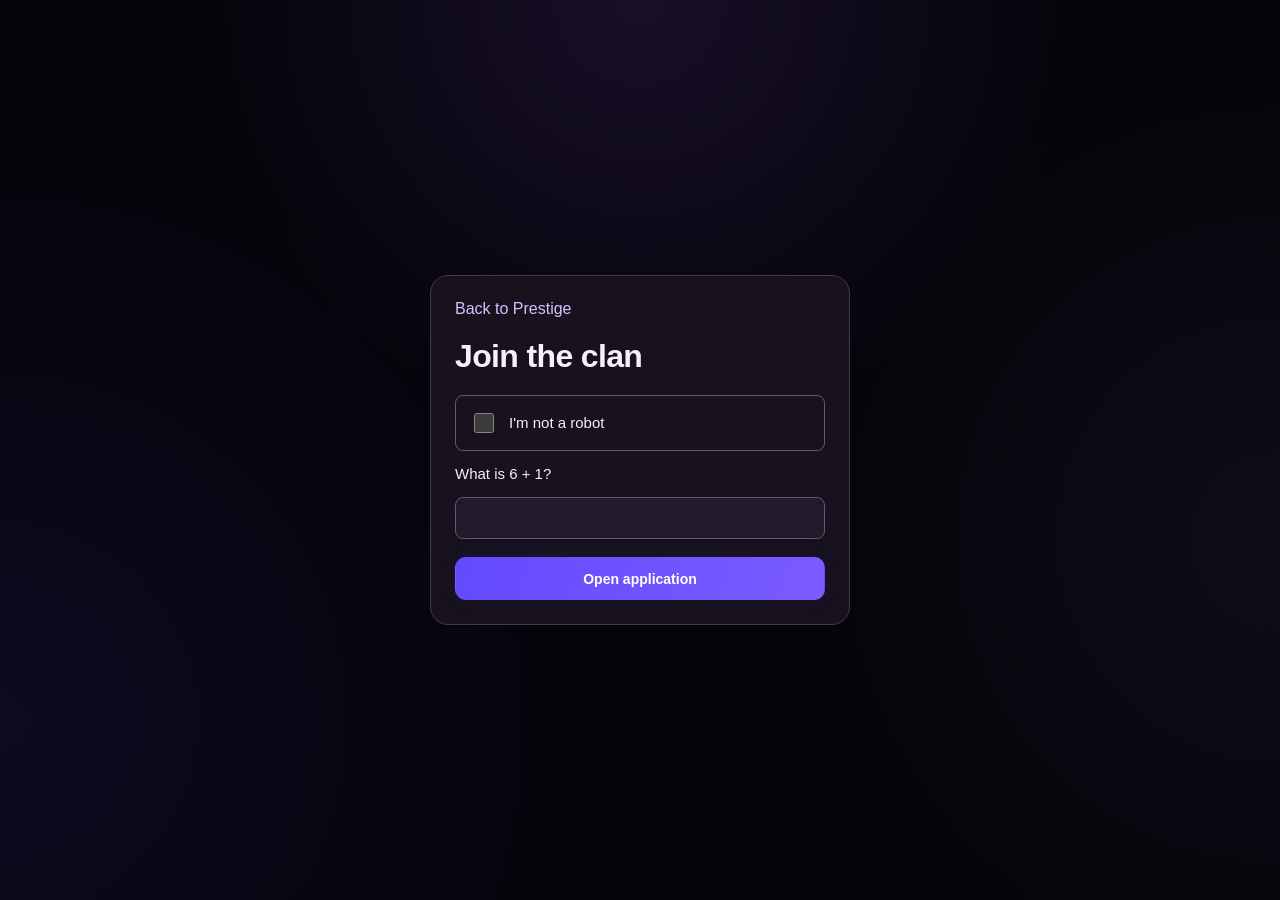
==== join.html @ 5ff65cca "Fix s" ====
<!doctype html>
<html lang="en">
<head>
  <meta charset="utf-8">
  <meta name="viewport" content="width=device-width,initial-scale=1">
  <title>Join the clan | Prestige</title>
  <link rel="icon" href="assets/prestige-tab-32.png">
  <link rel="stylesheet" href="style.css">
</head>
<body class="join-page">
  <main class="join-dialog">
    <a href="index.html" class="join-back">Back to Prestige</a>
    <h1 id="join-title" tabindex="-1">Join the clan</h1>
    <noscript>Enable JavaScript to complete the verification question.</noscript>
    <form id="join-check">
      <label class="robot-check"><input type="checkbox" required> I'm not a robot</label>
      <label for="check-answer" id="check-question">Solve the sum</label>
      <input id="check-answer" type="text" inputmode="numeric" pattern="[0-9]+" autocomplete="off" required>
      <button class="button primary" type="submit">Open application</button>
    </form>
    <form id="join-application" hidden>
      <label for="roblox-name">What's your Roblox username?</label>
      <input id="roblox-name" required pattern=".*\S.*" maxlength="30">
      <label for="rivals-level">How experienced are you in Roblox Rivals?</label>
      <select id="rivals-level" required>
        <option value="" disabled selected>Choose your experience level</option>
        <option>Unexperienced</option>
        <option>Average</option>
        <option>Experienced</option>
        <option>Veteran</option>
      </select>
      <button class="button primary" type="submit">Download application</button>
    </form>
  </main>
  <script src="join.js"></script>
</body>
</html>
---- style.css ----
:root{font-family:'Inter',Arial,sans-serif;color:#edeef7;background:#05040a;font-synthesis:none;--accent:#7155ff;--purple:#a692f0;--muted:#9994a5;--line:#ffffff12}
*{box-sizing:border-box}
html{scroll-behavior:smooth;scroll-padding-top:100px}
body{margin:0}
a{color:inherit;text-decoration:none}
button,input,textarea{font:inherit}
button,a{-webkit-tap-highlight-color:transparent;touch-action:manipulation}
button{cursor:pointer}
button:focus-visible,a:focus-visible{outline:2px solid #ad98ff;outline-offset:5px}
h1,h2,h3,p,figure{margin:0}
::selection{background:#7155ff77;color:#fff}
.skip-link{position:fixed;top:-100px;left:20px;background:#7155ff;padding:15px;z-index:100}
.skip-link:focus{top:12px}
.site-header{height:72px;border-bottom:1px solid var(--line);position:sticky;top:0;background:#060818ed;backdrop-filter:blur(16px);z-index:20}
.nav-inner{max-width:1280px;height:100%;padding:0 4%;margin:auto;display:flex;align-items:center;gap:32px;justify-content:space-between}
.brand{display:inline-flex;align-items:center;gap:11px;font-size:17px;font-weight:700;letter-spacing:-.4px}
.brand img{width:31px;height:31px;object-fit:contain;filter:drop-shadow(0 0 8px #785cff44)}
.site-nav{display:flex;gap:31px;margin-left:auto;margin-right:20px;font-size:14px;color:var(--muted)}
.site-nav a{position:relative;padding:15px 0}
.site-nav a:hover,.site-nav a.active{color:#d7cbff}
.site-nav a.active:after{content:'';height:1px;position:absolute;bottom:7px;left:0;right:0;background:#aa95f0}
.nav-actions{display:flex;gap:10px}
.button{display:inline-flex;align-items:center;justify-content:center;border:1px solid transparent;border-radius:10px;min-height:43px;padding:12px 21px;font-size:14px;font-weight:600;transition:background .2s,transform .2s,box-shadow .2s}
.button:hover{transform:translateY(-2px)}
.primary{color:#fff;background:linear-gradient(110deg,#644aff,#7a5cff);box-shadow:0 0 25px #674dff10}
.primary:hover{background:linear-gradient(110deg,#785fff,#8b70ff);box-shadow:0 5px 28px #674dff35}
.secondary{border-color:#a494f01c;background:#090b1d80;color:#9693ae}
.secondary:hover{color:#e0d8ff;border-color:#a494f049}
.large{padding:17px 30px;min-height:55px}
.hero{position:relative;isolation:isolate;text-align:center;padding:35px 24px 0;overflow:hidden}
h1,h2{font-family:'Inter',Arial,sans-serif;font-weight:400;letter-spacing:-.02em}
.hero h1{font-size:clamp(48px,6.05vw,82px);line-height:1.07;max-width:900px;margin:0 auto 28px}
.hero h1 em{color:var(--purple);font-weight:400}
.hero>p{font-size:17px;line-height:1.75;color:var(--muted);max-width:610px;margin:auto}
.hero-actions{display:flex;justify-content:center;gap:14px;margin-top:36px}
.section-wrap{max-width:1200px;padding:70px 36px 25px;margin:auto}
.section-heading{display:flex;align-items:center;justify-content:space-between;gap:50px;margin-bottom:35px}
.eyebrow{display:block;color:#a18be8;letter-spacing:1.5px;font-size:11px;font-weight:700;margin-bottom:20px}
.section-heading h2,h2{font-size:48px;line-height:1.12}
.section-heading>p{color:var(--muted);font-size:16px;width:45%;line-height:1.7}
.site-footer{max-width:1200px;margin:auto;padding:55px 36px 25px}
.footer-grid{display:grid;grid-template-columns:2fr repeat(3,1fr);gap:40px}
.footer-brand p{color:#74758b;font-size:13px;line-height:1.9;margin-top:15px}
.footer-grid h3{color:#a08dbd;font-size:10px;letter-spacing:1.4px;font-weight:500;margin:7px 0 19px}
.footer-grid>div>a:not(.brand),.footer-grid>div>button{display:block;font-size:13px;color:#838197;margin-bottom:12px;background:none;border:0;padding:0;text-align:left}
.footer-grid a:hover,.footer-grid button:hover{color:#c8b6ff!important}
.footer-bottom{border-top:1px solid var(--line);margin-top:40px;padding-top:23px;display:flex;justify-content:space-between;color:#5e5f77;font-size:11px;gap:25px}
@media(min-width:1500px){.hero{padding-top:60px}
.hero h1{font-size:84px}}
@media(max-width:1000px){.site-nav{gap:20px;margin-right:0}
.nav-inner{gap:22px}
.section-heading h2,h2{font-size:42px}}
@media(max-width:700px){html{scroll-padding-top:90px}
.site-header{height:66px}
.nav-inner{padding:0 6%;gap:15px}
.brand{font-size:17px}
.brand img{width:28px;height:28px}
.site-nav{display:none}
.nav-actions .button{font-size:12px;padding:11px 15px;min-height:39px}
.hero{padding:48px 22px 0}
.hero h1{font-size:48px;line-height:1.09;letter-spacing:-1.2px;margin-bottom:25px}
.hero>p{font-size:16px;line-height:1.8;max-width:350px}
.hero-actions{gap:10px;margin-top:29px}
.large{padding:15px 18px;font-size:13px;min-height:51px}
.section-wrap{padding:53px 23px 13px}
.section-heading{display:block;margin-bottom:25px}
.eyebrow{font-size:10px;margin-bottom:16px}
.section-heading h2,h2{font-size:36px;letter-spacing:-.7px;line-height:1.16}
.section-heading>p{width:auto;font-size:14px;margin-top:17px}
.site-footer{padding:40px 24px 25px}
.footer-grid{grid-template-columns:repeat(2,1fr);gap:30px}
.footer-brand{grid-column:span 2}
.footer-bottom{flex-direction:column;gap:10px;line-height:1.8;margin-top:30px}}
@media(prefers-reduced-motion:reduce){html{scroll-behavior:auto}
*,*::before,*::after{animation:none!important;transition:none!important}}
body{isolation:isolate;background:transparent;color:#f8f6ff}
body::before{content:'';position:fixed;inset:0;z-index:-3;pointer-events:none;background:radial-gradient(circle at 50% 0%,#9f62ff20,transparent 40%),radial-gradient(circle at 0% 80%,#583be31a,transparent 40%),radial-gradient(circle at 100% 60%,#c6a1ff0e,transparent 35%),#05040a}
.ambient-lights{position:fixed;inset:0;overflow:hidden;pointer-events:none;z-index:-2}
.ambient-lights span{position:absolute;width:420px;height:420px;border-radius:50%;filter:blur(90px);opacity:.2;background:radial-gradient(circle,#9c60ff,transparent 70%);animation:ambient-drift 22s ease-in-out infinite alternate}
.ambient-lights span:nth-child(1){left:12%;top:0}
.ambient-lights span:nth-child(2){right:-120px;top:45%;background:radial-gradient(circle,#7650f5,transparent 70%);animation-delay:-8s}
.ambient-lights span:nth-child(3){left:-180px;bottom:-50px;background:radial-gradient(circle,#b980f2,transparent 70%);animation-delay:-15s}
.site-header{height:75px;background:#05040aaa;backdrop-filter:blur(20px);-webkit-backdrop-filter:blur(20px);border-color:#ffffff12}
.nav-inner{max-width:none;padding:0 5%;gap:15px}
.brand{font-size:22px;font-weight:900;letter-spacing:-1px;gap:8px}
.brand img{display:none}
.brand-period{color:#b58aff;text-shadow:0 0 15px #a26affaa;margin-left:-7px}
.site-nav{gap:30px;margin-right:13px;font-weight:600;color:#aaa4b4}
.site-nav a:hover{color:#fff;text-shadow:0 0 15px #ba96ff66}
.nav-actions .primary,.menu-join{color:#fff;background:linear-gradient(135deg,#a86af1,#8158ec,#6548cb);background-size:200% 200%;animation:violet-flow 7s ease infinite;border:1px solid #cbb4ff21;font-size:13px;font-weight:700}
.button{font-weight:700;gap:9px;border-radius:11px}
.button svg{height:17px;width:17px;stroke:currentColor;fill:none;stroke-width:1.7;stroke-linecap:round;stroke-linejoin:round}
.button:hover{transform:translateY(-3px)}
.hero{min-height:calc(100svh - 75px);padding:65px 20px 75px;display:flex;align-items:center;justify-content:center;overflow:hidden;position:relative;text-align:center}
.hero::before{content:'';position:absolute;width:min(700px,100%);height:400px;left:50%;top:50%;transform:translate(-50%,-50%);background:radial-gradient(ellipse,#a66cff12,#7054de08,transparent 70%);filter:blur(30px);pointer-events:none}
.hero-content{position:relative;max-width:850px;width:100%;animation:fade-up .8s ease both}
.profile-ring{display:flex;align-items:center;justify-content:center;width:125px;height:125px;margin:0 auto 24px;border-radius:50%;background:radial-gradient(circle at 35% 20%,#47315c,#17101f 80%);border:3px solid #ac7aefbb;box-shadow:0 0 0 8px #a46aff0c,0 0 55px #9c60ff3d,0 0 90px #7542dc1a;transition:box-shadow .5s,border-color .5s}
.profile-ring img{width:115%;height:115%;object-fit:contain;transform:rotate(-12deg);filter:drop-shadow(0 7px 6px #0009)}
.profile-ring:hover{border-color:#c9a3ff;box-shadow:0 0 0 8px #a46aff12,0 0 75px #9c60ff66,0 0 100px #7542dc33}
.hero-badge{display:inline-flex;align-items:center;gap:7px;padding:8px 13px;border:1px solid #ffffff19;border-radius:999px;background:linear-gradient(90deg,#a46aff15,#b3a1ff0c,#8158ec12);color:#ddd4ec;font-size:10px;font-weight:700;letter-spacing:1.2px;margin-bottom:22px}
.hero-badge>span:first-child{font-size:15px;color:#bd91ff;text-shadow:0 0 15px #ac76ff88}
.hero h1{font-family:Inter,Arial,sans-serif;font-weight:900;font-size:clamp(60px,8vw,102px);line-height:.98;letter-spacing:-5px;margin:0 auto 25px}
.hero h1>span{background:linear-gradient(90deg,#c796ff,#a487fb,#e0c1ff,#a17ce7,#c796ff);background-size:300% 100%;background-clip:text;-webkit-text-fill-color:transparent;animation:violet-flow 9s ease-in-out infinite}
.hero p{font-size:16px;color:#aaa2b5;line-height:1.8;max-width:600px;margin:auto}
.hero-actions{margin-top:32px;flex-wrap:wrap;gap:12px}
.hero .primary{background:#f5f0ff;color:#181020;border:1px solid #fff4;box-shadow:0 5px 30px #c495ff0c}
.hero .primary:hover{background:#fff;box-shadow:0 15px 35px #c59bff20}
.secondary{background:#ffffff0b;color:#e6dfee;border:1px solid #ffffff17}
.secondary:hover{background:linear-gradient(90deg,#a46aff19,#7045dc14);border-color:#ba96ff66}
.large{padding:14px 21px;min-height:49px}
h2,.section-heading h2{font-family:Inter,Arial,sans-serif;font-weight:900;font-size:38px;letter-spacing:-1.5px;line-height:1.17}
.section-wrap{padding:80px 7% 35px;max-width:1320px}
.section-heading{text-align:center;display:block;margin-bottom:38px}
.section-heading>p{width:auto;margin:13px auto 0;color:#92899e;font-size:16px}
.eyebrow{color:#bc91f2;font-weight:800;letter-spacing:2px;font-size:11px;margin-bottom:12px;text-shadow:0 0 15px #a46aff33}
.site-footer{padding-top:70px;max-width:1250px}
.footer-grid h3{font-size:11px;color:#b49bc8}
.footer-grid a,.footer-grid button{color:#9b8fa7}
.footer-bottom{border-color:#ffffff12;color:#7e6e8c}
.menu-toggle,.menu-close{display:grid;place-items:center;width:42px;height:42px;flex-shrink:0;border:1px solid #ffffff1a;background:#ffffff0b;border-radius:11px;color:#eee5f7;transition:background .2s,border-color .2s}
.menu-toggle svg{width:20px;height:20px;stroke:currentColor;stroke-width:1.6;stroke-linecap:round;fill:none}
.menu-toggle:hover,.menu-close:hover{background:#a46aff20;border-color:#ba96ff66}
.site-menu{position:fixed;inset:0 auto 0 0;margin:0;width:min(320px,85vw);height:100dvh;max-height:none;max-width:none;border:0;border-right:1px solid #a46aff33;border-radius:0;background:radial-gradient(circle at 0 0,#a46aff22,transparent 40%),#09070e;color:#eee5f7;padding:24px 20px;box-shadow:20px 0 70px #000a}
.site-menu[open]{display:flex;flex-direction:column;animation:menu-in .3s ease both}
.site-menu::backdrop{background:#000b;backdrop-filter:blur(7px)}
.menu-heading{display:flex;justify-content:space-between;align-items:center;padding-bottom:22px;border-bottom:1px solid #ffffff12}
.menu-heading strong{font-size:22px;font-weight:900;letter-spacing:-1px}
.menu-heading strong span{color:#b788ee}
.menu-close{font-size:25px}
.menu-caption{font-size:9px;letter-spacing:1.6px;color:#9b81b1;margin:24px 14px 12px}
.site-menu nav{display:flex;flex-direction:column;gap:8px}
.site-menu nav a{display:block;padding:14px 15px;border-radius:11px;color:#b1a3bd;font-size:14px;font-weight:600;transition:background .2s,color .2s,transform .2s}
.site-menu nav a:hover{background:linear-gradient(90deg,#a46aff20,#7450d610);color:#fff;transform:translateX(4px)}
.menu-join{margin-top:auto;width:100%}
.menu-note{text-align:center;display:block;color:#7c698a;font-size:11px;margin-top:18px}
body.menu-open{overflow:hidden}
@keyframes ambient-drift{from{transform:translate(-30px,20px)}to{transform:translate(65px,-60px)}}
@keyframes violet-flow{0%,100%{background-position:0% 50%}50%{background-position:100% 50%}}
@keyframes fade-up{from{opacity:0;transform:translateY(20px)}to{opacity:1;transform:translateY(0)}}
@keyframes menu-in{from{transform:translateX(-100%)}to{transform:translateX(0)}}
@media(min-width:1500px){.hero{padding-top:65px}
.hero h1{font-size:102px}}
@media(max-width:1000px){.site-nav{gap:20px;margin-right:0}
.section-wrap{padding-left:6%;padding-right:6%}}
@media(max-width:850px){.site-nav{display:none}
.nav-actions{margin-left:auto}
.nav-inner{padding:0 20px}}
@media(max-width:520px){.site-header{height:72px}
.nav-inner{padding:0 15px;gap:10px}
.menu-toggle{width:38px;height:38px}
.brand{font-size:20px}
.nav-actions .primary{font-size:11px;padding:11px 13px;min-height:39px}
.hero{min-height:calc(100svh - 72px);padding:60px 20px 80px}
.profile-ring{width:112px;height:112px;margin-bottom:24px}
.hero h1{font-size:64px;letter-spacing:-3px;margin-bottom:23px}
.hero p{font-size:15px;line-height:1.8}
.hero-actions{gap:10px;margin-top:29px}
.hero .button{width:100%;max-width:260px;font-size:13px;min-height:48px}
.hero-badge{font-size:9px}
.section-wrap{padding:60px 20px 20px}
.section-heading{margin-bottom:30px}
.section-heading h2,h2{font-size:32px;letter-spacing:-1.1px}
.section-heading>p{font-size:15px;line-height:1.8}
.site-footer{padding:50px 23px 25px}
.ambient-lights span{width:280px;height:280px}}
@media(prefers-reduced-motion:reduce){html{scroll-behavior:auto}
*,*::before,*::after{animation:none!important;transition:none!important}}
.site-header .brand{order:-1;gap:15px;font-size:20px;font-weight:700;letter-spacing:-.4px;color:#edeef7;white-space:nowrap}
.site-header .brand img{display:block;width:31px;height:31px;object-fit:contain;filter:drop-shadow(0 0 8px #9164dc33)}
.site-header .brand-period{display:none}
.site-header .menu-toggle{order:3}
@media(max-width:520px){.site-header .brand{font-size:20px;gap:10px}
.site-header .brand img{width:28px;height:28px}
.site-header .nav-inner{gap:10px}}
.footer-grid{grid-template-columns:2fr 1fr 1fr}
@media(max-width:700px){.footer-grid{grid-template-columns:1fr 1fr}.footer-brand{grid-column:span 2}}
.contract-page {
  max-width: 54rem;
  margin: auto;
  padding: 2rem 1.25rem 5rem;
}
.contract-page h1 {
  margin: 2rem 0 1.5rem;
  font-size: clamp(2rem, 6vw, 3.75rem);
}
.contract-page figure { margin: 0 0 3rem; }
.contract-page figure img { display: block; width: 100%; border-radius: 12px; }
.contract-page figcaption { margin-top: .75rem; color: var(--muted); font-size: .875rem; }
.contract-page article { max-width: 68ch; }
.contract-page article h3 { margin: 1.75rem 0 .5rem; }
.contract-page article p { color: var(--muted); line-height: 1.7; }

.join-page{min-height:100vh;display:grid;place-items:center;padding:16px}
.join-dialog{width:min(420px,100%);padding:24px;color:#f5efff;background:#17121e;border:1px solid #463651;border-radius:18px;color-scheme:dark}
.join-back{display:inline-block;margin-bottom:20px;color:#d6c1ff}
.join-dialog h1{font-size:32px;font-weight:800;margin-bottom:20px}
.join-dialog form:not([hidden]){display:grid;gap:12px}
.join-dialog label{font-size:15px;line-height:1.5}
.join-dialog input:not([type=checkbox]),.join-dialog select{width:100%;padding:11px 12px;border:1px solid #685576;border-radius:8px;background:#211a2a;color:inherit;font:inherit}
.join-dialog .robot-check{display:flex;align-items:center;gap:12px;border:1px solid #685576;border-radius:8px;padding:14px;cursor:pointer}
.robot-check input{width:20px;height:20px;accent-color:#8656ce}
.join-dialog .button{margin-top:6px}
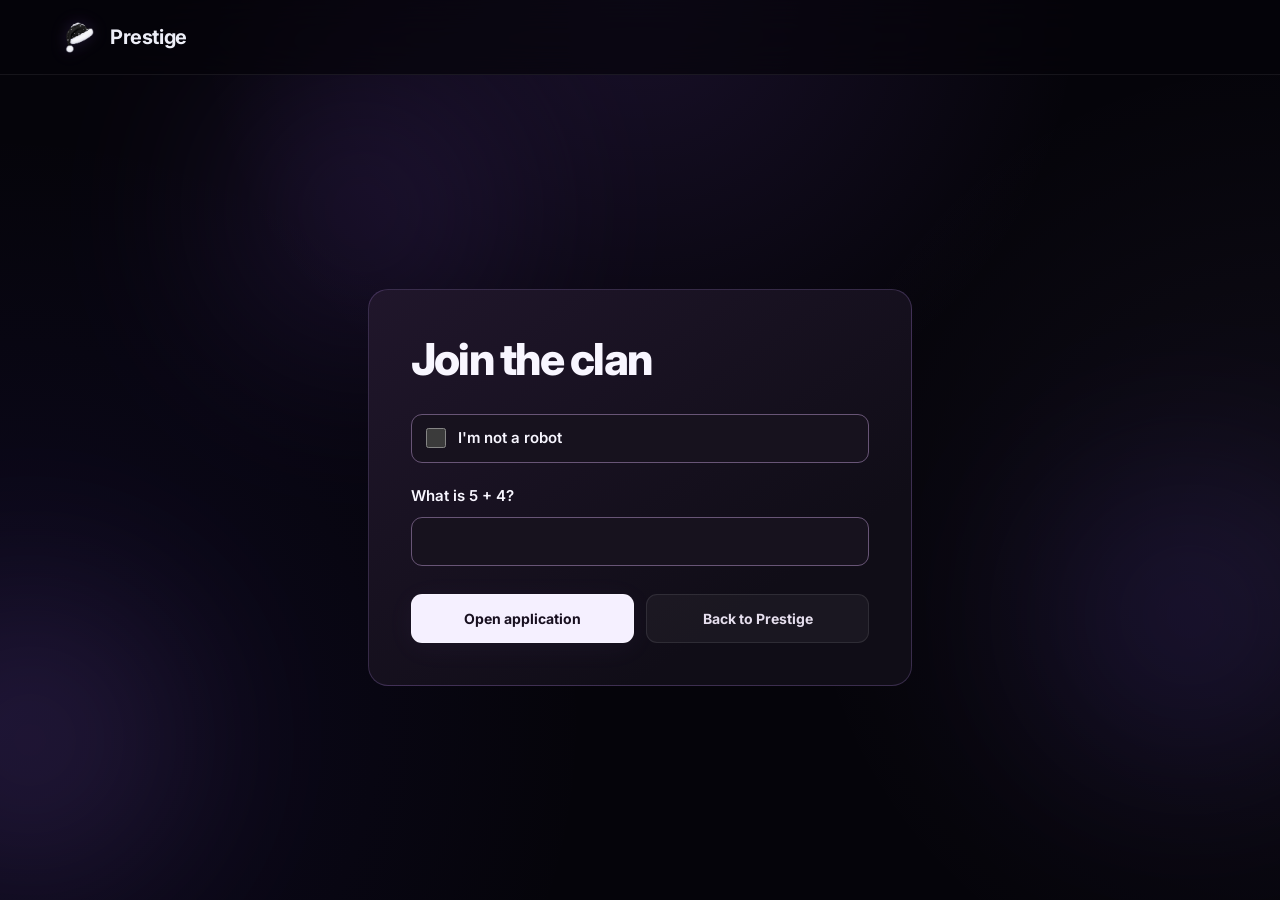
==== commit ae4ebf74: "d dd" ====
--- a/join.html
+++ b/join.html
@@ -5,18 +5,30 @@
   <meta name="viewport" content="width=device-width,initial-scale=1">
   <title>Join the clan | Prestige</title>
   <link rel="icon" href="assets/prestige-tab-32.png">
+  <meta name="theme-color" content="#05040a">
+  <link rel="preconnect" href="https://fonts.googleapis.com">
+  <link rel="preconnect" href="https://fonts.gstatic.com" crossorigin>
+  <link href="https://fonts.googleapis.com/css2?family=Inter:wght@400;500;600;700;800;900&display=swap" rel="stylesheet">
   <link rel="stylesheet" href="style.css">
 </head>
 <body class="join-page">
-  <main class="join-dialog">
-    <a href="index.html" class="join-back">Back to Prestige</a>
+  <div class="ambient-lights" aria-hidden="true"><span></span><span></span><span></span></div>
+  <header class="site-header">
+    <div class="nav-inner">
+      <a class="brand" href="index.html" aria-label="Prestige home"><img src="assets/prestige-hat.png" alt="">Prestige</a>
+    </div>
+  </header>
+  <main class="join-dialog" aria-labelledby="join-title">
     <h1 id="join-title" tabindex="-1">Join the clan</h1>
     <noscript>Enable JavaScript to complete the verification question.</noscript>
     <form id="join-check">
       <label class="robot-check"><input type="checkbox" required> I'm not a robot</label>
       <label for="check-answer" id="check-question">Solve the sum</label>
       <input id="check-answer" type="text" inputmode="numeric" pattern="[0-9]+" autocomplete="off" required>
-      <button class="button primary" type="submit">Open application</button>
+      <div class="join-actions">
+        <button class="button primary large" type="submit">Open application</button>
+        <a class="button secondary large" href="index.html">Back to Prestige</a>
+      </div>
     </form>
     <form id="join-application" hidden>
       <label for="roblox-name">What's your Roblox username?</label>
@@ -29,7 +41,10 @@
         <option>Experienced</option>
         <option>Veteran</option>
       </select>
-      <button class="button primary" type="submit">Download application</button>
+      <div class="join-actions">
+        <button class="button primary large" type="submit">Download application</button>
+        <a class="button secondary large" href="index.html">Back to Prestige</a>
+      </div>
     </form>
   </main>
   <script src="join.js"></script>
--- a/style.css
+++ b/style.css
@@ -103,8 +103,8 @@
 .hero h1>span{background:linear-gradient(90deg,#c796ff,#a487fb,#e0c1ff,#a17ce7,#c796ff);background-size:300% 100%;background-clip:text;-webkit-text-fill-color:transparent;animation:violet-flow 9s ease-in-out infinite}
 .hero p{font-size:16px;color:#aaa2b5;line-height:1.8;max-width:600px;margin:auto}
 .hero-actions{margin-top:32px;flex-wrap:wrap;gap:12px}
-.hero .primary{background:#f5f0ff;color:#181020;border:1px solid #fff4;box-shadow:0 5px 30px #c495ff0c}
-.hero .primary:hover{background:#fff;box-shadow:0 15px 35px #c59bff20}
+:is(.hero,.join-actions) .primary{background:#f5f0ff;color:#181020;border:1px solid #fff4;box-shadow:0 5px 30px #c495ff0c}
+:is(.hero,.join-actions) .primary:hover{background:#fff;box-shadow:0 15px 35px #c59bff20}
 .secondary{background:#ffffff0b;color:#e6dfee;border:1px solid #ffffff17}
 .secondary:hover{background:linear-gradient(90deg,#a46aff19,#7045dc14);border-color:#ba96ff66}
 .large{padding:14px 21px;min-height:49px}
@@ -190,13 +190,49 @@
 .contract-page article h3 { margin: 1.75rem 0 .5rem; }
 .contract-page article p { color: var(--muted); line-height: 1.7; }
 
-.join-page{min-height:100vh;display:grid;place-items:center;padding:16px}
-.join-dialog{width:min(420px,100%);padding:24px;color:#f5efff;background:#17121e;border:1px solid #463651;border-radius:18px;color-scheme:dark}
-.join-back{display:inline-block;margin-bottom:20px;color:#d6c1ff}
-.join-dialog h1{font-size:32px;font-weight:800;margin-bottom:20px}
-.join-dialog form:not([hidden]){display:grid;gap:12px}
-.join-dialog label{font-size:15px;line-height:1.5}
-.join-dialog input:not([type=checkbox]),.join-dialog select{width:100%;padding:11px 12px;border:1px solid #685576;border-radius:8px;background:#211a2a;color:inherit;font:inherit}
-.join-dialog .robot-check{display:flex;align-items:center;gap:12px;border:1px solid #685576;border-radius:8px;padding:14px;cursor:pointer}
-.robot-check input{width:20px;height:20px;accent-color:#8656ce}
-.join-dialog .button{margin-top:6px}
+.join-page {
+  min-height: 100svh;
+  display: flex;
+  flex-direction: column;
+}
+.join-page .site-header { flex-shrink: 0; }
+.join-dialog {
+  box-sizing: border-box;
+  width: min(34rem, calc(100% - 32px));
+  margin: auto;
+  padding: clamp(22px, 5vw, 42px);
+  background: linear-gradient(145deg, #20162b, #100d17 75%);
+  border: 1px solid #bc91f238;
+  border-radius: 20px;
+  color-scheme: dark;
+}
+.join-page::after { content: ''; height: 24px; flex-shrink: 0; }
+.join-page .site-header { margin-bottom: 24px; }
+.join-dialog h1 {
+  margin-bottom: 28px;
+  font-size: clamp(32px, 5vw, 44px);
+  font-weight: 800;
+  letter-spacing: -.04em;
+}
+.join-dialog form:not([hidden]) { display: grid; gap: 10px; }
+.join-dialog label { font-size: 15px; line-height: 1.5; font-weight: 600; }
+.join-dialog input:not([type=checkbox]), .join-dialog select, .robot-check {
+  width: 100%;
+  min-width: 0;
+  min-height: 49px;
+  border: 1px solid #685576;
+  border-radius: 11px;
+  padding: 12px 14px;
+  background: #17121e;
+  color: inherit;
+  font: inherit;
+}
+.join-dialog input + label, .robot-check + label { margin-top: 12px; }
+.robot-check { display: flex; align-items: center; gap: 12px; cursor: pointer; }
+.robot-check input { width: 20px; height: 20px; margin: 0; accent-color: #8656ce; }
+.join-dialog :is(input,select):focus-visible { outline: 2px solid #bd91ff; outline-offset: 3px; }
+.join-actions { display: grid; grid-template-columns: repeat(2, 1fr); gap: 12px; margin-top: 18px; }
+@media (max-width: 520px) {
+  .join-actions { grid-template-columns: 1fr; }
+  .join-actions .button { min-height: 48px; font-size: 13px; }
+}
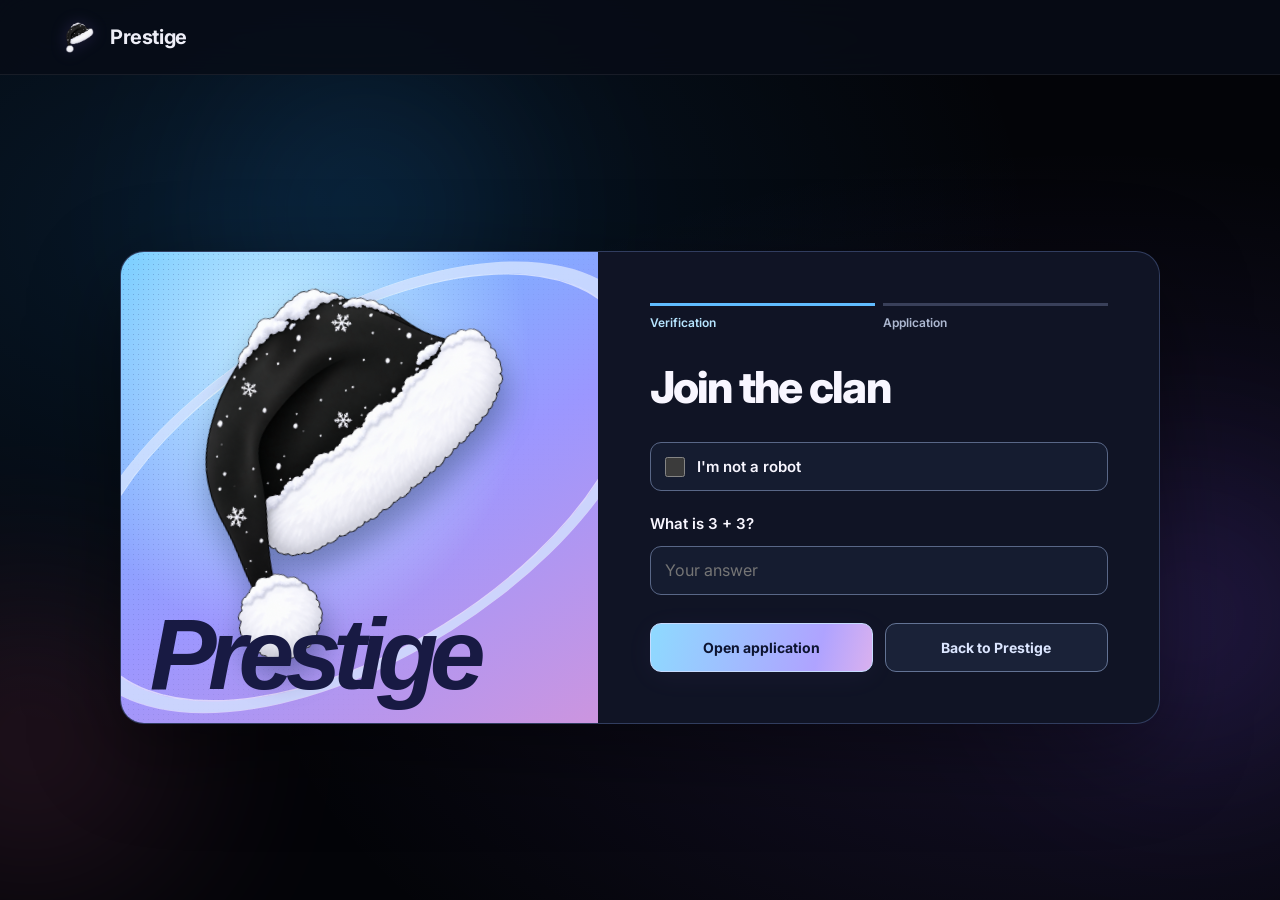
==== commit 971b7018: "s s" ====
--- a/join.html
+++ b/join.html
@@ -5,7 +5,7 @@
   <meta name="viewport" content="width=device-width,initial-scale=1">
   <title>Join the clan | Prestige</title>
   <link rel="icon" href="assets/prestige-tab-32.png">
-  <meta name="theme-color" content="#05040a">
+  <meta name="theme-color" content="#030408">
   <link rel="preconnect" href="https://fonts.googleapis.com">
   <link rel="preconnect" href="https://fonts.gstatic.com" crossorigin>
   <link href="https://fonts.googleapis.com/css2?family=Inter:wght@400;500;600;700;800;900&display=swap" rel="stylesheet">
@@ -19,33 +19,44 @@
     </div>
   </header>
   <main class="join-dialog" aria-labelledby="join-title">
-    <h1 id="join-title" tabindex="-1">Join the clan</h1>
-    <noscript>Enable JavaScript to complete the verification question.</noscript>
-    <form id="join-check">
-      <label class="robot-check"><input type="checkbox" required> I'm not a robot</label>
-      <label for="check-answer" id="check-question">Solve the sum</label>
-      <input id="check-answer" type="text" inputmode="numeric" pattern="[0-9]+" autocomplete="off" required>
-      <div class="join-actions">
-        <button class="button primary large" type="submit">Open application</button>
-        <a class="button secondary large" href="index.html">Back to Prestige</a>
-      </div>
-    </form>
-    <form id="join-application" hidden>
-      <label for="roblox-name">What's your Roblox username?</label>
-      <input id="roblox-name" required pattern=".*\S.*" maxlength="30">
-      <label for="rivals-level">How experienced are you in Roblox Rivals?</label>
-      <select id="rivals-level" required>
-        <option value="" disabled selected>Choose your experience level</option>
-        <option>Unexperienced</option>
-        <option>Average</option>
-        <option>Experienced</option>
-        <option>Veteran</option>
-      </select>
-      <div class="join-actions">
-        <button class="button primary large" type="submit">Download application</button>
-        <a class="button secondary large" href="index.html">Back to Prestige</a>
-      </div>
-    </form>
+    <div class="join-poster" aria-hidden="true">
+      <div class="poster-orbit"></div>
+      <img src="assets/prestige-hat.png" alt="">
+      <span class="poster-wordmark">Prestige</span>
+    </div>
+    <div class="join-panel">
+      <ol class="join-progress" aria-label="Application progress">
+        <li aria-current="step">Verification</li>
+        <li>Application</li>
+      </ol>
+      <h1 id="join-title" tabindex="-1">Join the clan</h1>
+      <noscript>Enable JavaScript to complete the verification question.</noscript>
+      <form id="join-check">
+        <label class="robot-check"><input type="checkbox" required> I'm not a robot</label>
+        <label for="check-answer" id="check-question">Solve the sum</label>
+        <input id="check-answer" placeholder="Your answer" type="text" inputmode="numeric" pattern="[0-9]+" autocomplete="off" required>
+        <div class="join-actions">
+          <button class="button primary large" type="submit">Open application</button>
+          <a class="button secondary large" href="index.html">Back to Prestige</a>
+        </div>
+      </form>
+      <form id="join-application" hidden>
+        <label for="roblox-name">What's your Roblox username?</label>
+        <input id="roblox-name" placeholder="Roblox username" required pattern=".*\S.*" maxlength="30">
+        <label for="rivals-level">How experienced are you in Roblox Rivals?</label>
+        <select id="rivals-level" required>
+          <option value="" disabled selected>Choose your experience level</option>
+          <option>Unexperienced</option>
+          <option>Average</option>
+          <option>Experienced</option>
+          <option>Veteran</option>
+        </select>
+        <div class="join-actions">
+          <button class="button primary large" type="submit">Download application</button>
+          <a class="button secondary large" href="index.html">Back to Prestige</a>
+        </div>
+      </form>
+    </div>
   </main>
   <script src="join.js"></script>
 </body>
--- a/style.css
+++ b/style.css
@@ -195,17 +195,95 @@
   display: flex;
   flex-direction: column;
 }
-.join-page .site-header { flex-shrink: 0; }
+.join-page::before {
+  background: radial-gradient(ellipse at 18% 25%, #249cff22, transparent 54%),
+              radial-gradient(ellipse at 85% 70%, #8f65ff24, transparent 54%),
+              #030408;
+}
+.join-page .site-header { flex-shrink: 0; background: #080c17d9; }
+.join-page .ambient-lights span:first-child { background: radial-gradient(circle, #249cff, transparent 70%); }
+.join-page .ambient-lights span:last-child { background: radial-gradient(circle, #ff79b9, transparent 70%); }
+.join-actions .button.primary {
+  color: #0d1430;
+  background: linear-gradient(105deg, #8edaff, #afa3ff 75%, #dab1ef);
+  border-color: #c6dbff;
+}
+.join-actions .button.primary:hover { background: linear-gradient(105deg, #b2e6ff, #c7baff 75%, #edc8fb); }
+.join-actions .button.secondary { color: #dce6ff; background: #1a2238; border-color: #637394; }
+.join-actions .button.secondary:hover { background: #26314c; }
+
 .join-dialog {
-  box-sizing: border-box;
-  width: min(34rem, calc(100% - 32px));
+  width: min(65rem, calc(100% - 40px));
+  display: grid;
+  grid-template-columns: minmax(0, .92fr) minmax(0, 1.08fr);
   margin: auto;
-  padding: clamp(22px, 5vw, 42px);
-  background: linear-gradient(145deg, #20162b, #100d17 75%);
-  border: 1px solid #bc91f238;
-  border-radius: 20px;
+  overflow: hidden;
+  background: #101425;
+  border: 1px solid #8baeff44;
+  border-radius: 24px;
+  box-shadow: 0 28px 90px #0006;
   color-scheme: dark;
 }
+.join-poster {
+  position: relative;
+  isolation: isolate;
+  display: grid;
+  place-items: center;
+  overflow: hidden;
+  container-type: inline-size;
+  background: radial-gradient(ellipse at 35% 22%, #c5efff, transparent 55%),
+              linear-gradient(150deg, #63c6ff, #9b97ff 55%, #cc95df);
+}
+.join-poster::before {
+  content: '';
+  position: absolute;
+  inset: 0;
+  background-image: radial-gradient(#22357642 .8px, transparent 1px);
+  background-size: 5px 5px;
+  mask-image: linear-gradient(125deg, #000, transparent 75%);
+}
+.poster-orbit {
+  position: absolute;
+  width: 130%;
+  aspect-ratio: 1;
+  transform: rotate(-32deg) scaleY(.52);
+  border: 2px solid #fff9;
+  border-radius: 50%;
+  box-shadow: 0 0 0 16px #c5d9ff99, 0 0 0 17px #fff8;
+}
+.join-poster img {
+  position: relative;
+  width: 85%;
+  max-height: 370px;
+  object-fit: contain;
+  transform: translateY(-7%) rotate(-12deg);
+  filter: drop-shadow(0 18px 15px #14265166);
+}
+.poster-wordmark {
+  position: absolute;
+  bottom: 4%;
+  left: 6%;
+  font: italic 900 21cqw/1 Inter, Arial, sans-serif;
+  letter-spacing: -.085em;
+  color: #181a43;
+}
+.join-panel { min-width: 0; padding: clamp(26px, 4vw, 56px); }
+.join-progress {
+  display: flex;
+  gap: 8px;
+  margin: 0 0 30px;
+  padding: 0;
+  list-style: none;
+}
+.join-progress li {
+  flex: 1;
+  border-top: 3px solid #39405a;
+  padding-top: 9px;
+  color: #adb8d1;
+  font-size: 12px;
+  font-weight: 600;
+}
+.join-progress [aria-current] { color: #b7e5ff; border-color: #60bcff; }
 .join-page::after { content: ''; height: 24px; flex-shrink: 0; }
 .join-page .site-header { margin-bottom: 24px; }
 .join-dialog h1 {
@@ -220,19 +298,30 @@
   width: 100%;
   min-width: 0;
   min-height: 49px;
-  border: 1px solid #685576;
+  border: 1px solid #596787;
   border-radius: 11px;
   padding: 12px 14px;
-  background: #17121e;
+  background: #151c30;
   color: inherit;
   font: inherit;
 }
 .join-dialog input + label, .robot-check + label { margin-top: 12px; }
 .robot-check { display: flex; align-items: center; gap: 12px; cursor: pointer; }
-.robot-check input { width: 20px; height: 20px; margin: 0; accent-color: #8656ce; }
-.join-dialog :is(input,select):focus-visible { outline: 2px solid #bd91ff; outline-offset: 3px; }
+.robot-check input { width: 20px; height: 20px; margin: 0; accent-color: #8f65ff; }
+.join-dialog :is(input,select):focus-visible { outline: 2px solid #8acfff; outline-offset: 3px; }
 .join-actions { display: grid; grid-template-columns: repeat(2, 1fr); gap: 12px; margin-top: 18px; }
 @media (max-width: 520px) {
   .join-actions { grid-template-columns: 1fr; }
   .join-actions .button { min-height: 48px; font-size: 13px; }
 }
+
+.robot-check:has(input:checked) { border-color: #80bfff; background: #1b2b47; }
+@media (max-width: 760px) {
+  .join-dialog { grid-template-columns: 1fr; width: min(36rem, calc(100% - 28px)); }
+  .join-poster { height: clamp(100px, 30vw, 150px); }
+  .join-poster img { width: 42%; height: 105%; position: absolute; right: 4%; transform: rotate(-12deg); }
+  .poster-orbit { width: 65%; right: -8%; }
+  .poster-wordmark { left: 5%; bottom: 16%; font-size: 14cqw; }
+  .join-panel { padding: clamp(20px, 5vw, 32px); }
+  .join-progress { margin-bottom: 22px; }
+}
